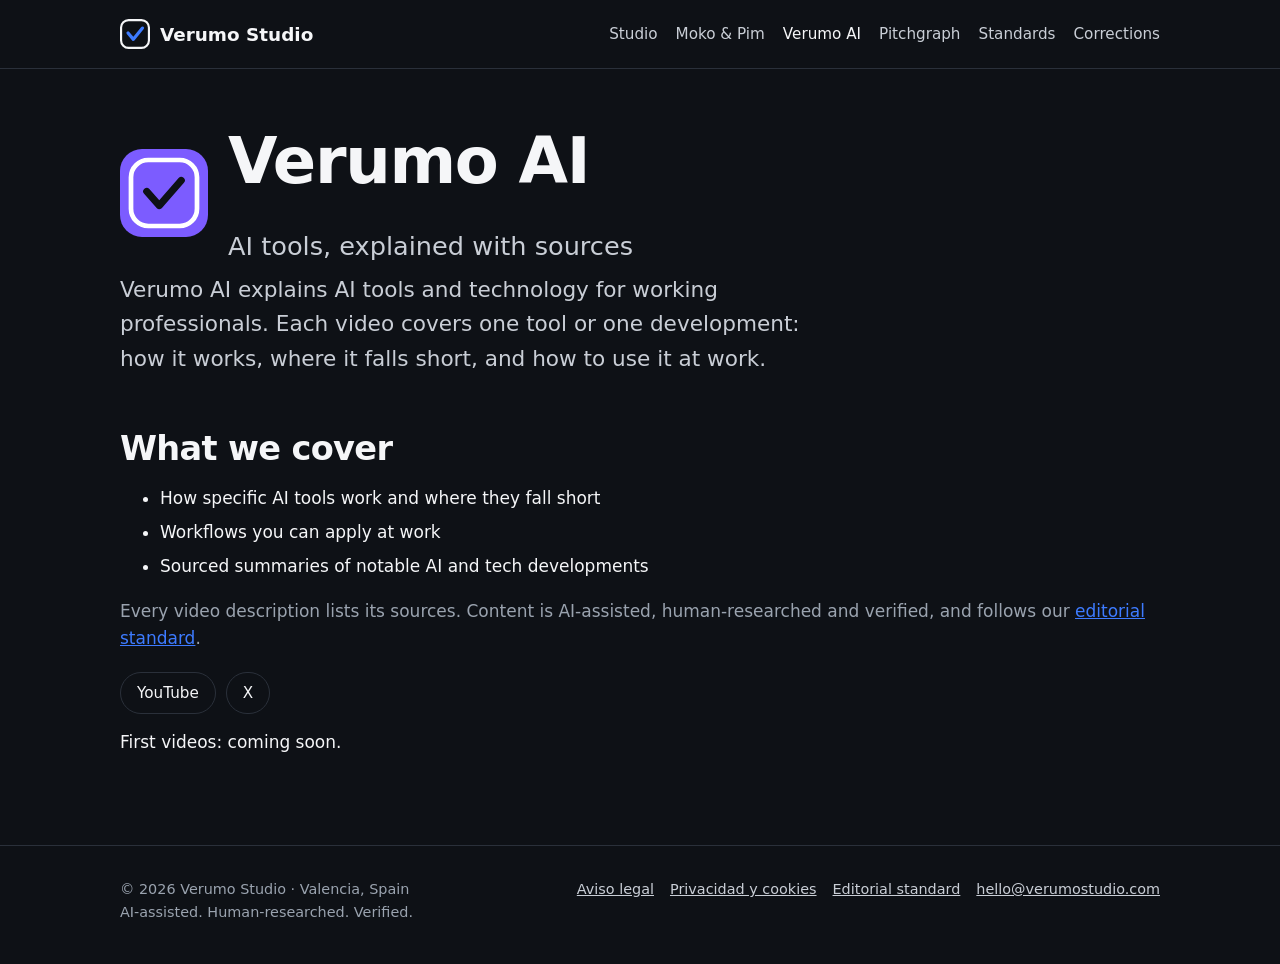
==== ai/index.html @ 71aaf51d "Verumo Studio web sitesi: ilk sürüm Statik site: ana sayfa, 3 kanal sayfası, editoryal standart, düz" ====
<!doctype html>
<html lang="en">
<head>
<meta charset="utf-8">
<meta name="viewport" content="width=device-width,initial-scale=1">
<title>Verumo AI · Verumo Studio</title>
<meta name="description" content="Verumo AI explains AI tools and technology for working professionals. Practical, sourced, no hype. A Verumo Studio channel.">
<link rel="canonical" href="https://verumostudio.com/ai/">
<meta property="og:title" content="Verumo AI · Verumo Studio">
<meta property="og:description" content="Verumo AI explains AI tools and technology for working professionals. Practical, sourced, no hype. A Verumo Studio channel.">
<meta property="og:type" content="website">
<meta property="og:url" content="https://verumostudio.com/ai/">
<meta name="theme-color" content="#0E1116">
<link rel="icon" href="/assets/favicon.svg" type="image/svg+xml">
<link rel="stylesheet" href="/assets/site.css">
</head>
<body>
<header class="top"><div class="wrap">
<a class="brand" href="/"><svg viewBox="0 0 112 112" aria-hidden="true"><rect x="4" y="4" width="104" height="104" rx="28" fill="none" stroke="#F5F6F8" stroke-width="8"/><path d="M30 52 L50 76 L84 34" fill="none" stroke="#3D7BFF" stroke-width="12" stroke-linecap="round" stroke-linejoin="round"/></svg>Verumo Studio</a>
<nav class="main" aria-label="Main"><a href="/">Studio</a><a href="/moko-and-pim/">Moko &amp; Pim</a><a href="/ai/" aria-current=page>Verumo AI</a><a href="/pitchgraph/">Pitchgraph</a><a href="/standards/">Standards</a><a href="/corrections/">Corrections</a></nav>
</div></header>
<main><div class="wrap">
<div class="channel-head"><svg viewBox="0 0 112 112" role="img" aria-label="Verumo AI mark" style="background:#7C5CFF"><rect x="14" y="14" width="84" height="84" rx="22" fill="none" stroke="#fff" stroke-width="6"/><path d="M34 54 L50 72 L78 40" fill="none" stroke="#0E1116" stroke-width="9" stroke-linecap="round" stroke-linejoin="round"/></svg><div><h1>Verumo AI</h1><p class="tagline" style="margin:0">AI tools, explained with sources</p></div></div>
<p class="lead">Verumo AI explains AI tools and technology for working professionals. Each video covers one tool or one development: how it works, where it falls short, and how to use it at work.</p>
<h2>What we cover</h2>
<ul><li>How specific AI tools work and where they fall short</li><li>Workflows you can apply at work</li><li>Sourced summaries of notable AI and tech developments</li></ul>
<p class="muted">Every video description lists its sources. Content is AI-assisted, human-researched and verified, and follows our <a href="/standards/">editorial standard</a>.</p>
<ul class="links">
<li><a href="https://www.youtube.com/@verumoai" rel="me">YouTube</a></li>
<li><a href="https://x.com/verumoai" rel="me">X</a></li>
</ul>
<p>First videos: coming soon.</p>
</div></main>
<footer class="bottom"><div class="wrap">
<div>© 2026 Verumo Studio · Valencia, Spain<br>AI-assisted. Human-researched. Verified.</div>
<nav aria-label="Legal"><a href="/legal/">Aviso legal</a><a href="/privacy/">Privacidad y cookies</a><a href="/standards/">Editorial standard</a><a href="mailto:hello@verumostudio.com">hello@verumostudio.com</a></nav>
</div></footer>
</body>
</html>
---- assets/site.css ----
:root{
  --ink:#0E1116; --ink-2:#161A21; --line:#2A303A; --paper:#F5F6F8; --muted:#9AA3AF; --soft:#C9CED6;
  --blue:#3D7BFF; --blue-2:#7FA6FF; --moko:#FF7A3D; --pim:#2EC4B6; --ai:#7C5CFF; --pitch:#16C47F;
  --head:"Space Grotesk","SF Pro Display",system-ui,-apple-system,"Segoe UI",sans-serif;
  --body:Inter,system-ui,-apple-system,"Segoe UI",Roboto,sans-serif;
  color-scheme:dark;
}
*{box-sizing:border-box}
html{-webkit-text-size-adjust:100%}
body{margin:0;background:var(--ink);color:var(--paper);font:17px/1.6 var(--body)}
a{color:var(--blue)} a:hover{color:var(--blue-2)}
:focus-visible{outline:3px solid var(--blue);outline-offset:3px;border-radius:4px}
.wrap{max-width:1080px;margin:0 auto;padding:0 20px}
h1,h2,h3{font-family:var(--head);line-height:1.15;letter-spacing:-.02em;margin:0 0 .5em}
h1{font-size:clamp(2.2rem,6vw,4rem)} h2{font-size:clamp(1.5rem,3.5vw,2.1rem);margin-top:1.6em} h3{font-size:1.25rem}
p,ul,ol{margin:0 0 1em} li{margin-bottom:.4em}
.muted{color:var(--muted)} .lead{font-size:clamp(1.1rem,2.4vw,1.35rem);color:var(--soft);max-width:44rem}

header.top{border-bottom:1px solid var(--line)}
header.top .wrap{display:flex;align-items:center;justify-content:space-between;gap:16px;min-height:68px;flex-wrap:wrap}
.brand{display:flex;align-items:center;gap:10px;color:var(--paper);text-decoration:none;font:700 1.15rem var(--head)}
.brand svg{width:30px;height:30px}
nav.main{display:flex;gap:4px 18px;flex-wrap:wrap}
nav.main a{color:var(--soft);text-decoration:none;font-size:.95rem;padding:6px 0}
nav.main a:hover,nav.main a[aria-current]{color:var(--paper)}

main{padding:56px 0 72px}
.hero{padding:24px 0 40px}
.tagline{font:500 clamp(1.2rem,3vw,1.6rem) var(--head);color:var(--soft);margin-bottom:1em}

.grid{display:grid;grid-template-columns:repeat(auto-fit,minmax(260px,1fr));gap:20px;margin:28px 0}
.card{border:1px solid var(--line);border-radius:18px;padding:24px;background:var(--ink-2);display:flex;flex-direction:column;gap:6px}
.card .bar{width:40px;height:6px;border-radius:3px;margin-bottom:10px}
.card h3{margin:0}
.card a.more{margin-top:auto;padding-top:10px;font-weight:600;text-decoration:none}
.bar.moko{background:var(--moko)} .bar.ai{background:var(--ai)} .bar.pitch{background:var(--pitch)} .bar.blue{background:var(--blue)}

.pillars{list-style:none;padding:0;display:grid;grid-template-columns:repeat(auto-fit,minmax(220px,1fr));gap:16px}
.pillars li{border-left:3px solid var(--blue);padding:4px 0 4px 16px;margin:0}
.pillars strong{display:block;font-family:var(--head);font-size:1.05rem}

.channel-head{display:flex;align-items:center;gap:20px;flex-wrap:wrap;margin-bottom:12px}
.channel-head svg{width:88px;height:88px;flex:none;border-radius:22px}
.links{display:flex;flex-wrap:wrap;gap:10px;margin:20px 0 8px;padding:0;list-style:none}
.links a{display:inline-block;border:1px solid var(--line);border-radius:999px;padding:8px 16px;text-decoration:none;color:var(--paper);font-size:.95rem}
.links a:hover{border-color:var(--blue)}

table{border-collapse:collapse;width:100%;margin:16px 0;font-size:.95rem}
th,td{text-align:left;padding:10px 12px;border-bottom:1px solid var(--line);vertical-align:top}
th{color:var(--muted);font-weight:600}
.table-scroll{overflow-x:auto}
.note{border:1px solid var(--line);border-radius:14px;padding:16px 20px;background:var(--ink-2)}
code{font-size:.9em;background:var(--ink-2);padding:2px 6px;border-radius:6px}

footer.bottom{border-top:1px solid var(--line);padding:32px 0 40px;font-size:.9rem;color:var(--muted)}
footer.bottom .wrap{display:flex;justify-content:space-between;gap:20px;flex-wrap:wrap}
footer.bottom a{color:var(--soft)}
footer.bottom nav{display:flex;gap:6px 16px;flex-wrap:wrap}
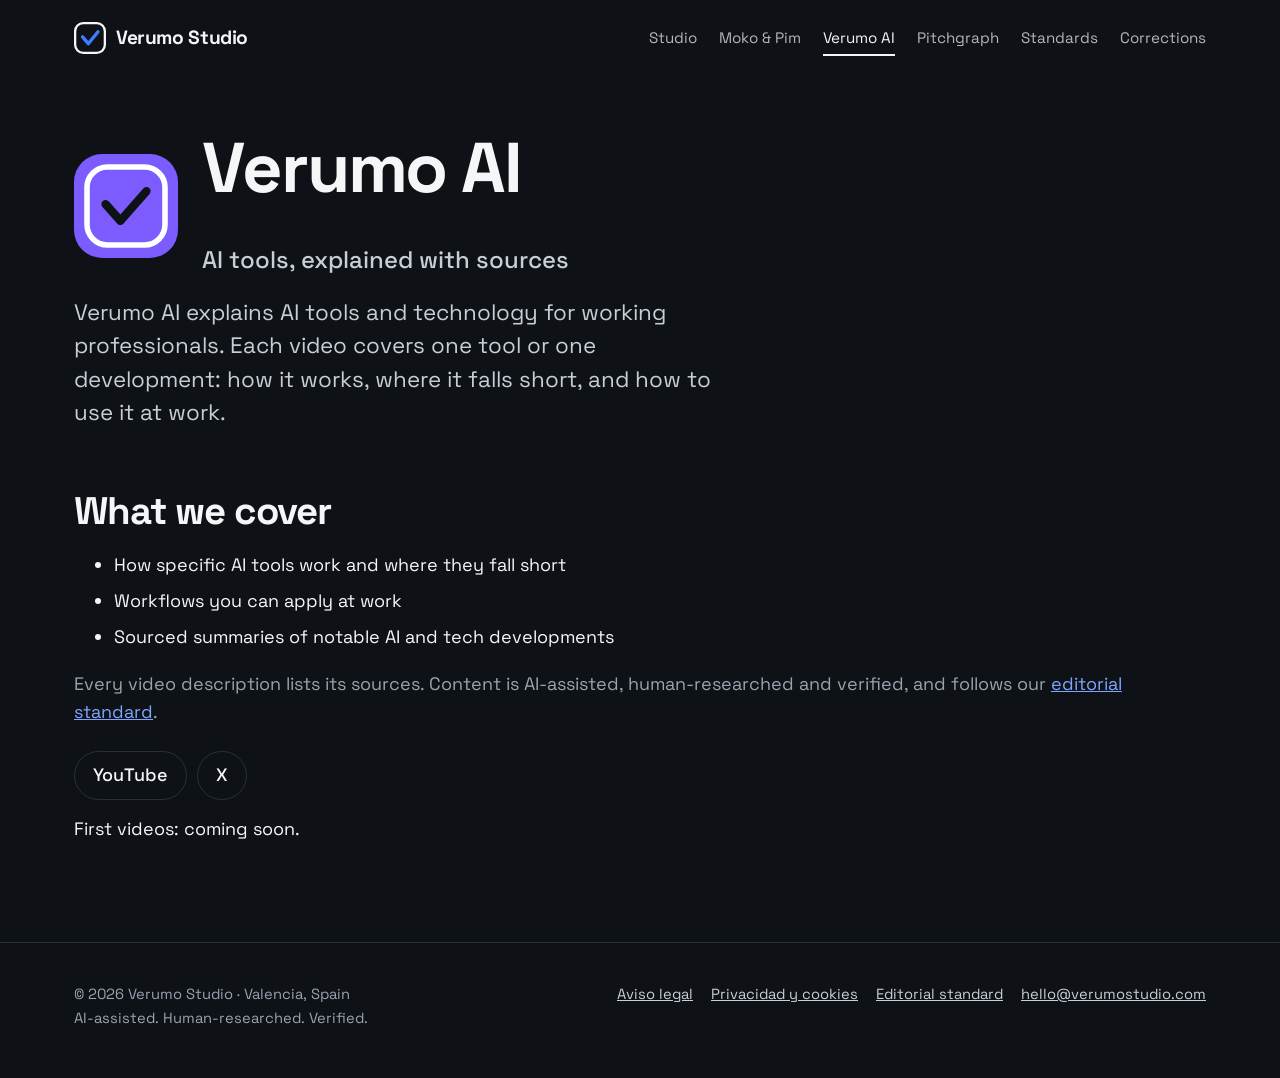
==== commit 4d2fa64e: "Redesign home page: channel switcher hero, show bands, editorial rules Co-Authored-By: Claude Opus 5" ====
--- a/ai/index.html
+++ b/ai/index.html
@@ -12,7 +12,7 @@
 <meta property="og:url" content="https://verumostudio.com/ai/">
 <meta name="theme-color" content="#0E1116">
 <link rel="icon" href="/assets/favicon.svg" type="image/svg+xml">
-<link rel="stylesheet" href="/assets/site.css">
+<link rel="stylesheet" href="/assets/site.css?v=2">
 </head>
 <body>
 <header class="top"><div class="wrap">
@@ -35,5 +35,6 @@
 <div>© 2026 Verumo Studio · Valencia, Spain<br>AI-assisted. Human-researched. Verified.</div>
 <nav aria-label="Legal"><a href="/legal/">Aviso legal</a><a href="/privacy/">Privacidad y cookies</a><a href="/standards/">Editorial standard</a><a href="mailto:hello@verumostudio.com">hello@verumostudio.com</a></nav>
 </div></footer>
+<script defer src="/assets/m.js" data-endpoint="https://ajan-panel-production.up.railway.app/api/hit"></script>
 </body>
 </html>
--- a/assets/site.css
+++ b/assets/site.css
@@ -1,58 +1,150 @@
+@font-face{font-family:"Space Grotesk";src:url("/assets/fonts/SpaceGrotesk-VF.ttf") format("truetype");font-weight:300 700;font-display:swap}
 :root{
-  --ink:#0E1116; --ink-2:#161A21; --line:#2A303A; --paper:#F5F6F8; --muted:#9AA3AF; --soft:#C9CED6;
-  --blue:#3D7BFF; --blue-2:#7FA6FF; --moko:#FF7A3D; --pim:#2EC4B6; --ai:#7C5CFF; --pitch:#16C47F;
-  --head:"Space Grotesk","SF Pro Display",system-ui,-apple-system,"Segoe UI",sans-serif;
-  --body:Inter,system-ui,-apple-system,"Segoe UI",Roboto,sans-serif;
+  --ink:#0E1116; --ink-2:#171B23; --line:#2A303A; --paper:#F5F6F8; --muted:#9AA3AF; --soft:#C9CED6;
+  --blue:#3D7BFF; --blue-2:#7FA6FF; --moko:#FF7A3D; --pim:#2EC4B6; --ai:#8B6CFF; --pitch:#16C47F;
+  --font:"Space Grotesk",system-ui,-apple-system,"Segoe UI",sans-serif;
+  --stage:var(--moko);
   color-scheme:dark;
 }
 *{box-sizing:border-box}
 html{-webkit-text-size-adjust:100%}
-body{margin:0;background:var(--ink);color:var(--paper);font:17px/1.6 var(--body)}
-a{color:var(--blue)} a:hover{color:var(--blue-2)}
-:focus-visible{outline:3px solid var(--blue);outline-offset:3px;border-radius:4px}
-.wrap{max-width:1080px;margin:0 auto;padding:0 20px}
-h1,h2,h3{font-family:var(--head);line-height:1.15;letter-spacing:-.02em;margin:0 0 .5em}
-h1{font-size:clamp(2.2rem,6vw,4rem)} h2{font-size:clamp(1.5rem,3.5vw,2.1rem);margin-top:1.6em} h3{font-size:1.25rem}
+body{margin:0;background:var(--ink);color:var(--paper);font:18px/1.6 var(--font)}
+img,svg{max-width:100%} img{height:auto}
+a{color:var(--blue-2)} a:hover{color:var(--paper)}
+:focus-visible{outline:3px solid var(--blue);outline-offset:3px;border-radius:6px}
+.wrap{max-width:1180px;margin:0 auto;padding:0 24px}
+h1,h2,h3{line-height:1.05;letter-spacing:-.03em;margin:0 0 .5em;font-weight:700}
+h1{font-size:clamp(2.4rem,6vw,4.4rem)} h2{font-size:clamp(1.6rem,3.6vw,2.4rem);margin-top:1.6em} h3{font-size:1.3rem}
 p,ul,ol{margin:0 0 1em} li{margin-bottom:.4em}
-.muted{color:var(--muted)} .lead{font-size:clamp(1.1rem,2.4vw,1.35rem);color:var(--soft);max-width:44rem}
+.muted{color:var(--muted)} .lead{font-size:clamp(1.15rem,2.4vw,1.4rem);color:var(--soft);max-width:40rem;line-height:1.5}
+.tagline{font-size:clamp(1.15rem,3vw,1.5rem);color:var(--soft);font-weight:500;margin-bottom:1em}
 
-header.top{border-bottom:1px solid var(--line)}
-header.top .wrap{display:flex;align-items:center;justify-content:space-between;gap:16px;min-height:68px;flex-wrap:wrap}
-.brand{display:flex;align-items:center;gap:10px;color:var(--paper);text-decoration:none;font:700 1.15rem var(--head)}
-.brand svg{width:30px;height:30px}
-nav.main{display:flex;gap:4px 18px;flex-wrap:wrap}
-nav.main a{color:var(--soft);text-decoration:none;font-size:.95rem;padding:6px 0}
-nav.main a:hover,nav.main a[aria-current]{color:var(--paper)}
+/* header + footer */
+header.top{position:relative;z-index:2}
+header.top .wrap{display:flex;align-items:center;justify-content:space-between;gap:12px 24px;min-height:76px;flex-wrap:wrap}
+.brand{display:flex;align-items:center;gap:10px;color:inherit;text-decoration:none;font-weight:700;font-size:1.2rem;letter-spacing:-.02em}
+.brand svg{width:32px;height:32px}
+nav.main{display:flex;gap:4px 22px;flex-wrap:wrap}
+nav.main a{color:inherit;opacity:.72;text-decoration:none;font-size:.95rem;padding:6px 0}
+nav.main a:hover,nav.main a[aria-current]{opacity:1}
+nav.main a[aria-current]{box-shadow:inset 0 -2px currentColor}
+footer.bottom{border-top:1px solid var(--line);padding:40px 0 48px;font-size:.92rem;color:var(--muted)}
+footer.bottom .wrap{display:flex;justify-content:space-between;gap:20px;flex-wrap:wrap}
+footer.bottom a{color:var(--soft)}
+footer.bottom nav{display:flex;gap:6px 18px;flex-wrap:wrap}
 
-main{padding:56px 0 72px}
-.hero{padding:24px 0 40px}
-.tagline{font:500 clamp(1.2rem,3vw,1.6rem) var(--head);color:var(--soft);margin-bottom:1em}
-
-.grid{display:grid;grid-template-columns:repeat(auto-fit,minmax(260px,1fr));gap:20px;margin:28px 0}
-.card{border:1px solid var(--line);border-radius:18px;padding:24px;background:var(--ink-2);display:flex;flex-direction:column;gap:6px}
-.card .bar{width:40px;height:6px;border-radius:3px;margin-bottom:10px}
-.card h3{margin:0}
-.card a.more{margin-top:auto;padding-top:10px;font-weight:600;text-decoration:none}
-.bar.moko{background:var(--moko)} .bar.ai{background:var(--ai)} .bar.pitch{background:var(--pitch)} .bar.blue{background:var(--blue)}
-
-.pillars{list-style:none;padding:0;display:grid;grid-template-columns:repeat(auto-fit,minmax(220px,1fr));gap:16px}
-.pillars li{border-left:3px solid var(--blue);padding:4px 0 4px 16px;margin:0}
-.pillars strong{display:block;font-family:var(--head);font-size:1.05rem}
-
-.channel-head{display:flex;align-items:center;gap:20px;flex-wrap:wrap;margin-bottom:12px}
-.channel-head svg{width:88px;height:88px;flex:none;border-radius:22px}
-.links{display:flex;flex-wrap:wrap;gap:10px;margin:20px 0 8px;padding:0;list-style:none}
-.links a{display:inline-block;border:1px solid var(--line);border-radius:999px;padding:8px 16px;text-decoration:none;color:var(--paper);font-size:.95rem}
-.links a:hover{border-color:var(--blue)}
-
+/* inner pages */
+main{padding:56px 0 80px}
+.channel-head{display:flex;align-items:center;gap:24px;flex-wrap:wrap;margin-bottom:16px}
+.channel-head svg{width:104px;height:104px;flex:none;border-radius:28px}
+.links{display:flex;flex-wrap:wrap;gap:10px;margin:24px 0 8px;padding:0;list-style:none}
+.links a{display:inline-block;border:1.5px solid var(--line);border-radius:999px;padding:9px 18px;text-decoration:none;color:var(--paper);font-weight:500}
+.links a:hover{border-color:var(--paper)}
 table{border-collapse:collapse;width:100%;margin:16px 0;font-size:.95rem}
 th,td{text-align:left;padding:10px 12px;border-bottom:1px solid var(--line);vertical-align:top}
 th{color:var(--muted);font-weight:600}
 .table-scroll{overflow-x:auto}
-.note{border:1px solid var(--line);border-radius:14px;padding:16px 20px;background:var(--ink-2)}
+.note{border:1px solid var(--line);border-radius:16px;padding:18px 22px;background:var(--ink-2)}
 code{font-size:.9em;background:var(--ink-2);padding:2px 6px;border-radius:6px}
 
-footer.bottom{border-top:1px solid var(--line);padding:32px 0 40px;font-size:.9rem;color:var(--muted)}
-footer.bottom .wrap{display:flex;justify-content:space-between;gap:20px;flex-wrap:wrap}
-footer.bottom a{color:var(--soft)}
-footer.bottom nav{display:flex;gap:6px 16px;flex-wrap:wrap}
+/* ---------- home ---------- */
+.home main{padding:0}
+.home header.top{background:var(--stage);color:var(--ink);transition:background-color .7s ease}
+.home header.top .brand svg rect{stroke:var(--ink)}
+.stage{background:var(--stage);color:var(--ink);transition:background-color .7s ease;padding:24px 0 72px;overflow:hidden}
+.stage .wrap{display:grid;grid-template-columns:minmax(0,1.15fr) minmax(0,.85fr);gap:48px;align-items:center}
+.stage h1{font-size:clamp(2.6rem,5.2vw,5rem);line-height:.9;letter-spacing:-.055em;margin:0 0 28px}
+.stage h1 span{display:block}
+@media (min-width:861px){.stage h1 span{white-space:nowrap}}
+.stage .intro{font-size:clamp(1.1rem,1.8vw,1.3rem);max-width:30rem;line-height:1.5;margin:0 0 32px;font-weight:500}
+.stage .cta{display:inline-block;background:var(--ink);color:var(--paper);text-decoration:none;font-weight:600;padding:15px 26px;border-radius:999px}
+.stage .cta:hover{color:var(--stage)}
+
+.tv{display:flex;flex-direction:column;gap:18px;align-items:stretch;width:100%;max-width:460px;justify-self:end}
+.screen{position:relative;aspect-ratio:4/5;background:var(--ink);border-radius:36px;overflow:hidden;box-shadow:0 0 0 10px var(--ink),0 40px 80px -30px rgba(0,0,0,.55)}
+.scene{position:absolute;inset:0;opacity:0;visibility:hidden;transition:opacity .5s ease,visibility 0s .5s;display:flex;flex-direction:column}
+.scene.on{opacity:1;visibility:visible;transition:opacity .5s ease .15s}
+.scene .cap{margin-top:auto;padding:18px 22px 22px;color:var(--paper);font-size:.98rem;line-height:1.35}
+.scene .cap small{display:block;color:var(--muted);font-size:.82rem;margin-bottom:4px}
+.scene-moko svg{width:100%;margin-top:auto;display:block}
+.scene-moko .cap{order:-1;margin:0;padding-top:24px}
+.scene-pg img{width:132%;max-width:none;margin:16% 0 0 -4%;display:block}
+.scene-ai .claim{margin:14% 26px 0;color:var(--paper)}
+.claim q{display:block;font-size:clamp(1.6rem,3.2vw,2.15rem);line-height:1.1;letter-spacing:-.03em;font-weight:700;quotes:none;position:relative}
+.claim q::after{content:"";position:absolute;left:0;right:0;top:52%;height:6px;background:var(--ai);transform:scaleX(0);transform-origin:left;border-radius:3px}
+.scene-ai.on .claim q::after{animation:strike .9s cubic-bezier(.6,0,.2,1) .9s forwards}
+.claim .verdict{display:inline-block;margin-top:26px;background:var(--ai);color:var(--ink);font-weight:700;padding:6px 14px;border-radius:999px;opacity:0}
+.scene-ai.on .claim .verdict{animation:pop .4s ease 1.8s forwards}
+.claim p{margin:14px 0 0;color:var(--soft);font-size:1rem;line-height:1.45;opacity:0}
+.scene-ai.on .claim p{animation:pop .4s ease 2.1s forwards}
+@keyframes strike{to{transform:scaleX(1)}}
+@keyframes pop{to{opacity:1}}
+
+.dial{display:grid;grid-template-columns:repeat(3,1fr);gap:8px;margin:0;padding:0}
+.dial button{font:inherit;font-size:.9rem;font-weight:600;line-height:1.2;color:var(--ink);background:transparent;border:2px solid var(--ink);border-radius:16px;padding:10px 8px;cursor:pointer;text-align:left}
+.dial button b{display:block;font-size:1.3rem;letter-spacing:-.02em}
+.dial button[aria-selected=true]{background:var(--ink);color:var(--paper)}
+
+/* Moko & Pim idle animation */
+.pim{animation:bob 2.4s ease-in-out infinite}
+.antenna{animation:glow 1.2s ease-in-out infinite alternate}
+.pupils{animation:look 6s ease-in-out infinite}
+.pim-eye{animation:blink 4s infinite;transform-box:fill-box;transform-origin:center}
+@keyframes bob{0%,100%{transform:translateY(0)}50%{transform:translateY(-14px)}}
+@keyframes glow{from{fill:#FF7A3D}to{fill:#FFD166}}
+@keyframes look{0%,40%,100%{transform:translateX(0)}50%,85%{transform:translateX(-22px)}}
+@keyframes blink{0%,92%,100%{transform:scaleY(1)}95%{transform:scaleY(.1)}}
+
+/* shows */
+.shows{padding:110px 0 40px}
+.shows > .wrap > h2{font-size:clamp(2.2rem,5vw,3.6rem);margin:0 0 12px}
+.shows > .wrap > p{color:var(--soft);max-width:36rem;font-size:1.15rem}
+.show{display:grid;grid-template-columns:minmax(0,5fr) minmax(0,7fr);gap:56px;align-items:center;padding:72px 0;border-top:1px solid var(--line)}
+.show:first-of-type{margin-top:48px}
+.show h3{font-size:clamp(2rem,4.4vw,3.2rem);letter-spacing:-.045em;margin:0 0 14px}
+.show-moko h3{color:var(--moko)} .show-ai h3{color:var(--ai)} .show-pg h3{color:var(--pitch)}
+.show p{color:var(--soft);max-width:30rem}
+.show .go{display:flex;gap:18px;flex-wrap:wrap;margin-top:8px}
+.show .go a{color:var(--paper);font-weight:600;text-decoration:none;border-bottom:2px solid var(--line);padding-bottom:2px}
+.show-moko .go a:hover{border-color:var(--moko)} .show-ai .go a:hover{border-color:var(--ai)} .show-pg .go a:hover{border-color:var(--pitch)}
+.reel{display:grid;grid-template-columns:repeat(4,minmax(0,1fr));gap:14px;margin:0;padding:0;list-style:none}
+.reel li{margin:0}
+@media (max-width:600px){.reel{grid-template-columns:repeat(4,46%);overflow-x:auto;scroll-snap-type:x mandatory;padding-bottom:10px}.reel li{scroll-snap-align:start}}
+.reel img{display:block;width:100%;aspect-ratio:9/16;object-fit:cover;border-radius:20px;border:1px solid var(--line)}
+.reel span{display:block;font-size:.85rem;color:var(--muted);margin-top:8px;line-height:1.35}
+.episodes{list-style:none;margin:0;padding:0;counter-reset:ep}
+.episodes li{counter-increment:ep;display:grid;grid-template-columns:3.2rem 1fr;align-items:baseline;padding:16px 0;border-bottom:1px solid var(--line);font-size:clamp(1.1rem,2vw,1.35rem);font-weight:500;letter-spacing:-.015em;margin:0}
+.episodes li::before{content:counter(ep);color:var(--ai);font-weight:700}
+.chart{margin:0}
+.chart img{display:block;width:100%;border-radius:20px;border:1px solid var(--line)}
+.chart figcaption{font-size:.88rem;color:var(--muted);margin-top:10px}
+
+/* standard */
+.rules{padding:100px 0;background:var(--paper);color:var(--ink)}
+.rules h2{margin:0 0 48px;font-size:clamp(1.2rem,2vw,1.4rem);letter-spacing:-.01em;font-weight:600;max-width:34rem;line-height:1.35}
+.rules ul{list-style:none;margin:0 0 32px;padding:0}
+.rules li{display:grid;grid-template-columns:minmax(0,1.1fr) minmax(0,.9fr);gap:12px 40px;align-items:baseline;padding:22px 0;border-top:2px solid var(--ink);margin:0}
+.rules li strong{font-size:clamp(2.2rem,6.4vw,5.2rem);line-height:.95;letter-spacing:-.05em}
+.rules li span{font-size:1.1rem;line-height:1.45;max-width:26rem}
+.rules a{color:var(--ink);font-weight:600}
+
+/* contact */
+.contact{padding:110px 0 100px}
+.contact h2{font-size:clamp(2.2rem,5vw,3.6rem);margin:0 0 20px}
+.contact .big{display:inline-block;font-size:clamp(1.5rem,5.6vw,4.2rem);font-weight:700;letter-spacing:-.04em;color:var(--paper);text-decoration:none;border-bottom:4px solid var(--blue);line-height:1.15;overflow-wrap:anywhere}
+.contact .big:hover{border-color:var(--paper)}
+.contact dl{display:grid;grid-template-columns:auto 1fr;gap:8px 24px;margin:40px 0 24px;font-size:1.05rem}
+.contact dt{color:var(--muted)} .contact dd{margin:0}
+
+@media (max-width:860px){
+  .stage .wrap,.show{grid-template-columns:1fr;gap:40px}
+  .tv{justify-self:center}
+  .rules li{grid-template-columns:1fr}
+  .stage{padding-bottom:56px}
+  .show{padding:56px 0}
+}
+@media (prefers-reduced-motion:reduce){
+  *,*::before,*::after{animation:none!important;transition:none!important}
+  .claim q::after{transform:scaleX(1)}
+  .claim .verdict,.claim p{opacity:1}
+}
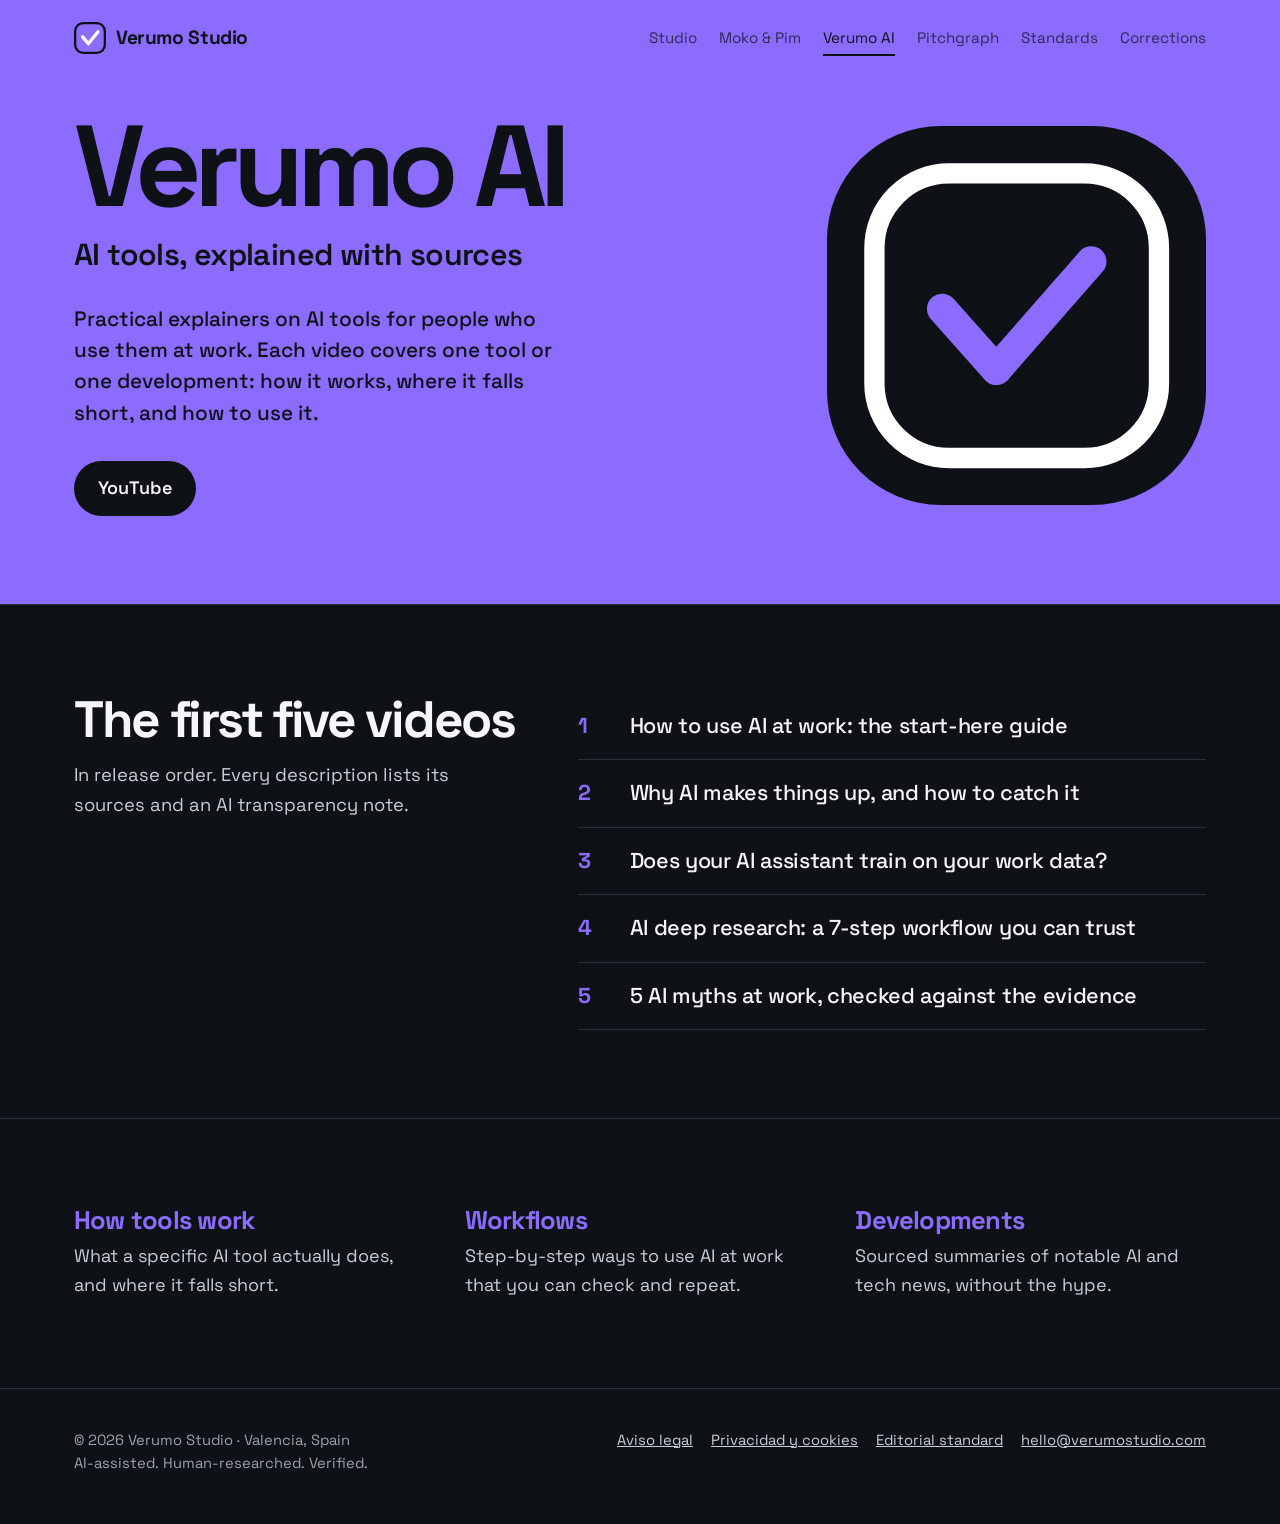
==== commit e0ca02af: "Redesign channel and text pages to match the new home page Drop links to paused TikTok/X accounts an" ====
--- a/ai/index.html
+++ b/ai/index.html
@@ -10,27 +10,36 @@
 <meta property="og:description" content="Verumo AI explains AI tools and technology for working professionals. Practical, sourced, no hype. A Verumo Studio channel.">
 <meta property="og:type" content="website">
 <meta property="og:url" content="https://verumostudio.com/ai/">
-<meta name="theme-color" content="#0E1116">
+<meta name="theme-color" content="#8B6CFF">
 <link rel="icon" href="/assets/favicon.svg" type="image/svg+xml">
-<link rel="stylesheet" href="/assets/site.css?v=2">
+<link rel="stylesheet" href="/assets/site.css?v=3">
 </head>
-<body>
+<body class="tinted" style="--stage:#8B6CFF">
 <header class="top"><div class="wrap">
-<a class="brand" href="/"><svg viewBox="0 0 112 112" aria-hidden="true"><rect x="4" y="4" width="104" height="104" rx="28" fill="none" stroke="#F5F6F8" stroke-width="8"/><path d="M30 52 L50 76 L84 34" fill="none" stroke="#3D7BFF" stroke-width="12" stroke-linecap="round" stroke-linejoin="round"/></svg>Verumo Studio</a>
+<a class="brand" href="/"><svg viewBox="0 0 112 112" aria-hidden="true"><rect x="4" y="4" width="104" height="104" rx="28" fill="none" stroke="#0E1116" stroke-width="8"/><path d="M30 52 L50 76 L84 34" fill="none" stroke="#F5F6F8" stroke-width="12" stroke-linecap="round" stroke-linejoin="round"/></svg>Verumo Studio</a>
 <nav class="main" aria-label="Main"><a href="/">Studio</a><a href="/moko-and-pim/">Moko &amp; Pim</a><a href="/ai/" aria-current=page>Verumo AI</a><a href="/pitchgraph/">Pitchgraph</a><a href="/standards/">Standards</a><a href="/corrections/">Corrections</a></nav>
 </div></header>
-<main><div class="wrap">
-<div class="channel-head"><svg viewBox="0 0 112 112" role="img" aria-label="Verumo AI mark" style="background:#7C5CFF"><rect x="14" y="14" width="84" height="84" rx="22" fill="none" stroke="#fff" stroke-width="6"/><path d="M34 54 L50 72 L78 40" fill="none" stroke="#0E1116" stroke-width="9" stroke-linecap="round" stroke-linejoin="round"/></svg><div><h1>Verumo AI</h1><p class="tagline" style="margin:0">AI tools, explained with sources</p></div></div>
-<p class="lead">Verumo AI explains AI tools and technology for working professionals. Each video covers one tool or one development: how it works, where it falls short, and how to use it at work.</p>
-<h2>What we cover</h2>
-<ul><li>How specific AI tools work and where they fall short</li><li>Workflows you can apply at work</li><li>Sourced summaries of notable AI and tech developments</li></ul>
-<p class="muted">Every video description lists its sources. Content is AI-assisted, human-researched and verified, and follows our <a href="/standards/">editorial standard</a>.</p>
-<ul class="links">
-<li><a href="https://www.youtube.com/@verumoai" rel="me">YouTube</a></li>
-<li><a href="https://x.com/verumoai" rel="me">X</a></li>
-</ul>
-<p>First videos: coming soon.</p>
-</div></main>
+<main>
+<section class="stage chan-hero"><div class="wrap">
+<div><h1>Verumo AI</h1><p class="sub">AI tools, explained with sources</p><p class="intro">Practical explainers on AI tools for people who use them at work. Each video covers one tool or one development: how it works, where it falls short, and how to use it.</p><div class="pills"><a href="https://www.youtube.com/@verumoai" rel="me">YouTube</a></div></div>
+<div class="mark"><svg viewBox="0 0 112 112" role="img" aria-label="Verumo AI mark"><rect x="14" y="14" width="84" height="84" rx="22" fill="none" stroke="#fff" stroke-width="6"/><path d="M34 54 L50 72 L78 40" fill="none" stroke="#8B6CFF" stroke-width="9" stroke-linecap="round" stroke-linejoin="round"/></svg></div>
+</div></section>
+<section class="band"><div class="wrap split">
+<div><h2>The first five videos</h2><p class="sublead">In release order. Every description lists its sources and an AI transparency note.</p></div>
+<ol class="episodes c-ai">
+<li>How to use AI at work: the start-here guide</li>
+<li>Why AI makes things up, and how to catch it</li>
+<li>Does your AI assistant train on your work data?</li>
+<li>AI deep research: a 7-step workflow you can trust</li>
+<li>5 AI myths at work, checked against the evidence</li>
+</ol>
+</div></section>
+<section class="band"><div class="wrap trio">
+<article><h3>How tools work</h3><p>What a specific AI tool actually does, and where it falls short.</p></article>
+<article><h3>Workflows</h3><p>Step-by-step ways to use AI at work that you can check and repeat.</p></article>
+<article><h3>Developments</h3><p>Sourced summaries of notable AI and tech news, without the hype.</p></article>
+</div></section>
+</main>
 <footer class="bottom"><div class="wrap">
 <div>© 2026 Verumo Studio · Valencia, Spain<br>AI-assisted. Human-researched. Verified.</div>
 <nav aria-label="Legal"><a href="/legal/">Aviso legal</a><a href="/privacy/">Privacidad y cookies</a><a href="/standards/">Editorial standard</a><a href="mailto:hello@verumostudio.com">hello@verumostudio.com</a></nav>
--- a/assets/site.css
+++ b/assets/site.css
@@ -49,8 +49,8 @@
 
 /* ---------- home ---------- */
 .home main{padding:0}
-.home header.top{background:var(--stage);color:var(--ink);transition:background-color .7s ease}
-.home header.top .brand svg rect{stroke:var(--ink)}
+.home header.top,.tinted header.top{background:var(--stage);color:var(--ink);transition:background-color .7s ease}
+
 .stage{background:var(--stage);color:var(--ink);transition:background-color .7s ease;padding:24px 0 72px;overflow:hidden}
 .stage .wrap{display:grid;grid-template-columns:minmax(0,1.15fr) minmax(0,.85fr);gap:48px;align-items:center}
 .stage h1{font-size:clamp(2.6rem,5.2vw,5rem);line-height:.9;letter-spacing:-.055em;margin:0 0 28px}
@@ -114,7 +114,8 @@
 .reel span{display:block;font-size:.85rem;color:var(--muted);margin-top:8px;line-height:1.35}
 .episodes{list-style:none;margin:0;padding:0;counter-reset:ep}
 .episodes li{counter-increment:ep;display:grid;grid-template-columns:3.2rem 1fr;align-items:baseline;padding:16px 0;border-bottom:1px solid var(--line);font-size:clamp(1.1rem,2vw,1.35rem);font-weight:500;letter-spacing:-.015em;margin:0}
-.episodes li::before{content:counter(ep);color:var(--ai);font-weight:700}
+.episodes li::before{content:counter(ep);color:var(--num,var(--ai));font-weight:700}
+.episodes.c-pg{--num:var(--pitch)}
 .chart{margin:0}
 .chart img{display:block;width:100%;border-radius:20px;border:1px solid var(--line)}
 .chart figcaption{font-size:.88rem;color:var(--muted);margin-top:10px}
@@ -136,7 +137,46 @@
 .contact dl{display:grid;grid-template-columns:auto 1fr;gap:8px 24px;margin:40px 0 24px;font-size:1.05rem}
 .contact dt{color:var(--muted)} .contact dd{margin:0}
 
+/* channel pages */
+.tinted main{padding:0}
+.chan-hero{padding:40px 0 88px}
+.chan-hero .wrap{grid-template-columns:minmax(0,1.3fr) minmax(0,.7fr)}
+.chan-hero h1{font-size:clamp(3rem,9vw,8rem);line-height:.88;letter-spacing:-.06em;margin:0 0 14px}
+.chan-hero .sub{font-size:clamp(1.3rem,2.6vw,1.9rem);font-weight:600;letter-spacing:-.02em;margin:0 0 24px}
+.chan-hero .mark svg{display:block;width:100%;max-width:380px;margin-left:auto;border-radius:30%;background:var(--ink)}
+.chan-hero .mark svg[viewBox="0 0 800 800"]{background:var(--ink)}
+.pills{display:flex;gap:10px;flex-wrap:wrap}
+.pills a{background:var(--ink);color:var(--paper);text-decoration:none;font-weight:600;padding:13px 24px;border-radius:999px}
+.pills a:hover{color:var(--stage)}
+.band{padding:88px 0;border-top:1px solid var(--line)}
+.band:first-of-type{border-top:0}
+.band h2{font-size:clamp(2rem,4.4vw,3.2rem);letter-spacing:-.045em;margin:0 0 14px}
+.sublead{color:var(--soft);font-size:1.15rem;max-width:34rem;margin-bottom:36px}
+.fine{color:var(--muted);font-size:.92rem;max-width:44rem;margin:32px 0 0}
+.duo{display:grid;grid-template-columns:1fr 1fr;gap:56px}
+.duo p{font-size:clamp(1.15rem,2vw,1.4rem);line-height:1.45;color:var(--soft);max-width:32rem}
+.c-moko{color:var(--moko)} .c-pim{color:var(--pim)}
+.duo h2{font-size:clamp(3rem,7vw,5.6rem)}
+.trio{display:grid;grid-template-columns:repeat(3,1fr);gap:40px}
+.trio h3{font-size:1.6rem;letter-spacing:-.03em;color:var(--ai);margin:0 0 8px}
+.trio p{color:var(--soft);margin:0}
+.split{display:grid;grid-template-columns:minmax(0,5fr) minmax(0,7fr);gap:56px;align-items:start}
+.reel.wide span{font-size:.95rem;color:var(--soft)}
+.chart.big figcaption{font-size:.95rem}
+
+/* text pages */
+.doc .wrap > *{max-width:46rem}
+.doc .wrap > .table-scroll{max-width:none}
+.doc h1{font-size:clamp(2.8rem,8vw,6.4rem);line-height:.9;letter-spacing:-.055em;margin:0 0 28px;max-width:none}
+.doc .lead{margin-bottom:56px}
+.doc h2{font-size:clamp(1.5rem,3vw,2rem);letter-spacing:-.03em;padding-top:28px;border-top:2px solid var(--paper);margin:56px 0 18px}
+.doc li{margin-bottom:.7em}
+.doc table th[scope=row]{width:30%}
+
 @media (max-width:860px){
+  .chan-hero .mark svg{max-width:200px;margin:0}
+  .duo,.trio,.split{grid-template-columns:1fr;gap:36px}
+  .band{padding:64px 0}
   .stage .wrap,.show{grid-template-columns:1fr;gap:40px}
   .tv{justify-self:center}
   .rules li{grid-template-columns:1fr}
